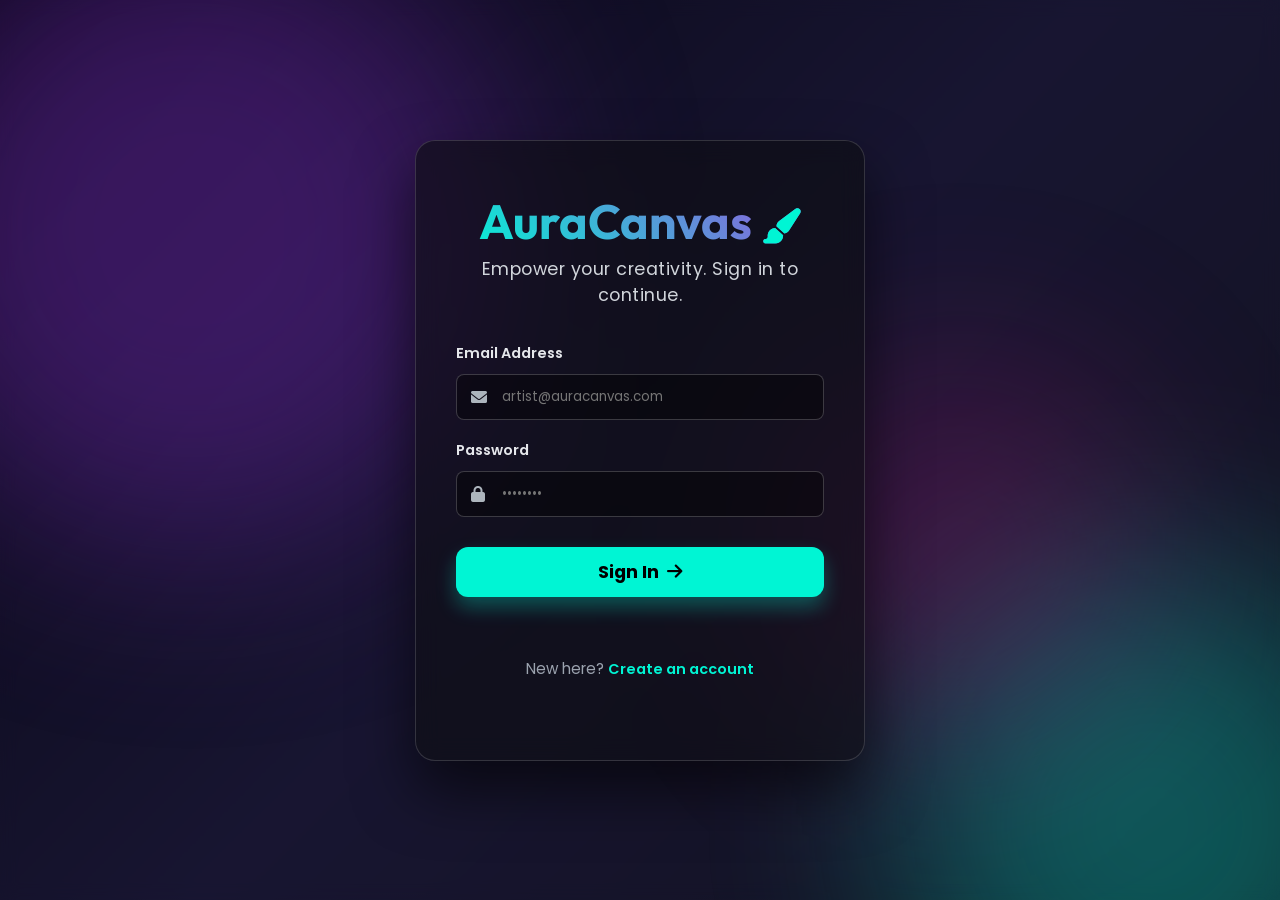
==== index.html @ cf7ec60e "Initial commit" ====
<!DOCTYPE html>
<html lang="en">
<head>
    <meta charset="UTF-8">
    <meta name="viewport" content="width=device-width, initial-scale=1.0">
    <title>AuraCanvas - Login & Register</title>
    <link rel="stylesheet" href="style.css">
    <link href="https://cdnjs.cloudflare.com/ajax/libs/font-awesome/6.0.0/css/all.min.css" rel="stylesheet">
</head>
<body>

<div class="auth-wrapper" style="background: url('https://images.unsplash.com/photo-1618005182384-a83a8bd57fbe?q=80&w=2564&auto=format&fit=crop') no-repeat center center/cover;">
    <!-- Dark transparent overlay with blur -->
    <div style="position: absolute; top: 0; left: 0; width: 100%; height: 100%; background: rgba(0, 0, 0, 0.5); backdrop-filter: blur(8px); z-index: 1;"></div>
    
    <!-- Floating Gradient Orbs -->
    <div class="auth-bg-anim" style="background: var(--primary); top: -10%; left: -10%; width: 50vw; height: 50vw; animation-duration: 25s; opacity: 0.4; z-index: 2;"></div>
    <div class="auth-bg-anim" style="background: var(--accent); bottom: -20%; right: -10%; width: 40vw; height: 40vw; animation-duration: 18s; animation-direction: alternate-reverse; opacity: 0.3; z-index: 2;"></div>
    <div class="auth-bg-anim" style="background: #e020a1; top: 40%; left: 60%; width: 30vw; height: 30vw; animation-duration: 22s; opacity: 0.2; z-index: 2;"></div>

    <div class="auth-box glass" style="position: relative; z-index: 10; padding: 50px 40px; border-radius: 20px; box-shadow: 0 30px 60px rgba(0,0,0,0.6); border: 1px solid rgba(255,255,255,0.15); background: rgba(15, 15, 20, 0.65); max-width: 450px;">
        <h1 style="font-size: 3rem; margin-bottom: 5px; background: linear-gradient(45deg, var(--accent), var(--primary-hover)); -webkit-background-clip: text; -webkit-text-fill-color: transparent;">AuraCanvas <i class="fas fa-paint-brush" style="font-size: 2.2rem; color: var(--accent); -webkit-text-fill-color: var(--accent);"></i></h1>
        <p id="authSubtitle" style="font-size: 1.1rem; color: #d1d5db; margin-bottom: 35px; letter-spacing: 0.5px;">Empower your creativity. Sign in to continue.</p>

        <div id="loginForm">
            <div class="input-group">
                <label style="font-weight: 600; font-size: 0.9rem; color: #e5e7eb; margin-bottom: 10px;">Email Address</label>
                <div style="position: relative;">
                    <i class="fas fa-envelope" style="position: absolute; left: 15px; top: 50%; transform: translateY(-50%); color: var(--text-muted);"></i>
                    <input type="email" id="loginEmail" class="input-field" placeholder="artist@auracanvas.com" style="padding-left: 45px; background: rgba(0,0,0,0.4); border-color: rgba(255,255,255,0.2);">
                </div>
            </div>
            <div class="input-group">
                <label style="font-weight: 600; font-size: 0.9rem; color: #e5e7eb; margin-bottom: 10px;">Password</label>
                <div style="position: relative;">
                    <i class="fas fa-lock" style="position: absolute; left: 15px; top: 50%; transform: translateY(-50%); color: var(--text-muted);"></i>
                    <input type="password" id="loginPassword" class="input-field" placeholder="••••••••" style="padding-left: 45px; background: rgba(0,0,0,0.4); border-color: rgba(255,255,255,0.2);">
                </div>
            </div>
            <button class="btn btn-accent" style="width: 100%; justify-content: center; font-size: 1.1rem; padding: 12px; margin-top: 10px; border-radius: 12px; font-weight: 700; box-shadow: 0 10px 20px rgba(0, 245, 212, 0.3);" onclick="handleLogin()">Sign In <i class="fas fa-arrow-right"></i></button>
            <p class="error-msg" id="loginError" style="font-weight: 600;"></p>
            <p style="margin-top: 15px; color: #9ca3af; font-size: 0.95rem;">New here? <span class="toggle-link" onclick="toggleAuth('register')" style="color: var(--accent); font-weight: 600; text-decoration: none; cursor: pointer;">Create an account</span></p>
        </div>

        <div id="registerForm" style="display: none;">
            <div class="input-group">
                <label style="font-weight: 600; font-size: 0.9rem; color: #e5e7eb; margin-bottom: 10px;">Username</label>
                <div style="position: relative;">
                    <i class="fas fa-user" style="position: absolute; left: 15px; top: 50%; transform: translateY(-50%); color: var(--text-muted);"></i>
                    <input type="text" id="regUsername" class="input-field" placeholder="CreativeHero" style="padding-left: 45px; background: rgba(0,0,0,0.4); border-color: rgba(255,255,255,0.2);">
                </div>
            </div>
            <div class="input-group">
                <label style="font-weight: 600; font-size: 0.9rem; color: #e5e7eb; margin-bottom: 10px;">Email Address</label>
                <div style="position: relative;">
                    <i class="fas fa-envelope" style="position: absolute; left: 15px; top: 50%; transform: translateY(-50%); color: var(--text-muted);"></i>
                    <input type="email" id="regEmail" class="input-field" placeholder="artist@auracanvas.com" style="padding-left: 45px; background: rgba(0,0,0,0.4); border-color: rgba(255,255,255,0.2);">
                </div>
            </div>
            <div class="input-group">
                <label style="font-weight: 600; font-size: 0.9rem; color: #e5e7eb; margin-bottom: 10px;">Password</label>
                <div style="position: relative;">
                    <i class="fas fa-lock" style="position: absolute; left: 15px; top: 50%; transform: translateY(-50%); color: var(--text-muted);"></i>
                    <input type="password" id="regPassword" class="input-field" placeholder="••••••••" style="padding-left: 45px; background: rgba(0,0,0,0.4); border-color: rgba(255,255,255,0.2);">
                </div>
            </div>
            <button class="btn btn-accent" style="width: 100%; justify-content: center; font-size: 1.1rem; padding: 12px; margin-top: 10px; border-radius: 12px; font-weight: 700; box-shadow: 0 10px 20px rgba(0, 245, 212, 0.3);" onclick="handleRegister()">Sign Up <i class="fas fa-check"></i></button>
            <p class="error-msg" id="regError" style="font-weight: 600;"></p>
            <p style="margin-top: 15px; color: #9ca3af; font-size: 0.95rem;">Already have an account? <span class="toggle-link" onclick="toggleAuth('login')" style="color: var(--accent); font-weight: 600; text-decoration: none; cursor: pointer;">Sign in</span></p>
        </div>
    </div>
</div>

<script src="script.js"></script>
</body>
</html>
---- style.css ----
@import url('https://fonts.googleapis.com/css2?family=Poppins:wght@300;400;600&family=Outfit:wght@400;600;800&display=swap');

:root {
    --bg-dark: #12121a;
    --bg-panel: rgba(255, 255, 255, 0.05);
    --bg-glass: rgba(20, 20, 25, 0.7);
    --border-glass: rgba(255, 255, 255, 0.1);
    --primary: #7b2cbf;
    --primary-hover: #9d4edd;
    --accent: #00f5d4;
    --text-main: #f8f9fa;
    --text-muted: #adb5bd;
    --danger: #ff006e;
    --font-sans: 'Poppins', sans-serif;
    --font-heading: 'Outfit', sans-serif;
}

* {
    box-sizing: border-box;
    margin: 0;
    padding: 0;
}

body {
    font-family: var(--font-sans);
    background: linear-gradient(135deg, #0f0c29, #302b63, #24243e);
    color: var(--text-main);
    min-height: 100vh;
    overflow-x: hidden;
}

/* Glassmorphism Utilities */
.glass {
    background: var(--bg-glass);
    backdrop-filter: blur(12px);
    -webkit-backdrop-filter: blur(12px);
    border: 1px solid var(--border-glass);
    border-radius: 16px;
    box-shadow: 0 8px 32px rgba(0, 0, 0, 0.3);
}

/* Scrollbar */
::-webkit-scrollbar { width: 8px; height: 8px; }
::-webkit-scrollbar-track { background: transparent; }
::-webkit-scrollbar-thumb { background: var(--primary); border-radius: 4px; }

/* Buttons */
.btn {
    font-family: var(--font-sans);
    padding: 10px 20px;
    border: none;
    border-radius: 8px;
    background: var(--primary);
    color: white;
    font-weight: 600;
    cursor: pointer;
    transition: all 0.3s ease;
    display: inline-flex;
    align-items: center;
    gap: 8px;
}
.btn:hover {
    background: var(--primary-hover);
    transform: translateY(-2px);
    box-shadow: 0 4px 15px rgba(123, 44, 191, 0.4);
}
.btn-accent { background: var(--accent); color: #000; }
.btn-accent:hover { background: #00bbf9; box-shadow: 0 4px 15px rgba(0, 245, 212, 0.4); }
.btn-icon { padding: 8px; border-radius: 8px; background: transparent; color: var(--text-main); border: 1px solid var(--border-glass); cursor: pointer; transition: 0.2s;}
.btn-icon:hover, .btn-icon.active { background: var(--primary); border-color: var(--primary); }

/* Inputs */
.input-field {
    width: 100%;
    padding: 12px 16px;
    background: rgba(0,0,0,0.2);
    border: 1px solid var(--border-glass);
    border-radius: 8px;
    color: white;
    font-family: var(--font-sans);
    transition: border-color 0.3s;
}
.input-field:focus {
    outline: none;
    border-color: var(--accent);
}

/* --- AUTH PAGE --- */
.auth-wrapper {
    display: flex;
    justify-content: center;
    align-items: center;
    height: 100vh;
    position: relative;
    overflow: hidden;
}
.auth-bg-anim {
    position: absolute; width: 400px; height: 400px; background: var(--primary);
    filter: blur(100px); border-radius: 50%; opacity: 0.5; animation: float 10s infinite alternate;
}
@keyframes float { 0% { transform: translate(-100px, -100px); } 100% { transform: translate(100px, 100px); } }

.auth-box {
    width: 100%; maxWidth: 400px; padding: 40px; text-align: center; position: relative; z-index: 10;
}
.auth-box h1 { font-family: var(--font-heading); font-size: 2.5rem; margin-bottom: 5px; color: var(--accent); }
.auth-box p { color: var(--text-muted); margin-bottom: 30px; }
.auth-box .input-group { margin-bottom: 20px; text-align: left; }
.auth-box label { display: block; font-size: 0.85rem; margin-bottom: 8px; color: var(--text-muted); }
.auth-box .toggle-link { color: var(--accent); cursor: pointer; text-decoration: underline; font-size: 0.9rem; }
.error-msg { color: var(--danger); font-size: 0.85rem; min-height: 20px; margin-top: 10px; }

/* --- HOME DASHBOARD --- */
.topbar {
    display: flex; justify-content: space-between; align-items: center;
    padding: 15px 40px; border-bottom: 1px solid var(--border-glass); background: rgba(0,0,0,0.3);
}
.brand { font-family: var(--font-heading); font-size: 1.5rem; font-weight: 800; color: var(--accent); letter-spacing: 1px; }

.dashboard-content { padding: 40px; max-width: 1200px; margin: 0 auto; }
.hero-section { text-align: center; margin-bottom: 50px; }
.hero-section h2 { font-family: var(--font-heading); font-size: 3rem; margin-bottom: 10px; background: -webkit-linear-gradient(45deg, var(--accent), var(--primary)); -webkit-background-clip: text; -webkit-text-fill-color: transparent;}

.section-title { font-size: 1.2rem; font-weight: 600; margin-bottom: 20px; display: flex; align-items: center; gap: 10px; border-bottom: 1px solid var(--border-glass); padding-bottom: 10px;}

.grid-layout { display: grid; grid-template-columns: repeat(auto-fill, minmax(220px, 1fr)); gap: 20px; }
.project-card { cursor: pointer; transition: transform 0.3s, box-shadow 0.3s; padding: 15px; position: relative; overflow: hidden; }
.project-card:hover { transform: translateY(-5px); box-shadow: 0 10px 25px rgba(0,0,0,0.5); border-color: var(--accent); }
.project-thumb { width: 100%; height: 140px; background: #222; border-radius: 8px; margin-bottom: 15px; object-fit: cover; }
.project-card h3 { font-size: 1.1rem; margin-bottom: 5px; }
.project-card p { font-size: 0.8rem; color: var(--text-muted); }

/* --- EDITOR LAYOUT --- */
.editor-layout { display: grid; grid-template-columns: 70px 1fr 250px; height: calc(100vh - 65px); }
.toolbar-left { padding: 15px 10px; display: flex; flex-direction: column; gap: 15px; border-right: 1px solid var(--border-glass); background: rgba(0,0,0,0.2); align-items: center; overflow-y: auto;}
.workspace { display: flex; flex-direction: column; position: relative; overflow: hidden; justify-content: center; align-items: center; background: #08080c; }
.toolbar-right { padding: 20px; border-left: 1px solid var(--border-glass); background: rgba(0,0,0,0.2); overflow-y: auto; }

/* Canvas Container */
.canvas-wrapper {
    position: relative;
    box-shadow: 0 20px 50px rgba(0,0,0,0.5);
    background: white; /* Important for MS Paint vibe */
}
#mainCanvas { display: block; }
#overlayContainer { position: absolute; top: 0; left: 0; width: 100%; height: 100%; pointer-events: none; overflow: hidden; }

/* Advanced UI Controls in Editor */
.control-group { margin-bottom: 25px; }
.control-group label { display: block; font-size: 0.85rem; color: var(--text-muted); margin-bottom: 10px; text-transform: uppercase; letter-spacing: 1px; }
.tools-grid { display: grid; grid-template-columns: 1fr 1fr; gap: 10px; }

input[type="color"] {
    -webkit-appearance: none; border: none; width: 100%; height: 40px; border-radius: 8px; cursor: pointer; padding: 0; background: transparent;
}
input[type="color"]::-webkit-color-swatch-wrapper { padding: 0; }
input[type="color"]::-webkit-color-swatch { border: 2px solid var(--border-glass); border-radius: 8px; }

input[type="range"] {
    width: 100%; accent-color: var(--accent);
}

/* Hybrid Animatable Elements */
.anim-overlay {
    position: absolute;
    pointer-events: auto;
    user-select: none;
    cursor: move;
    color: #000;
}
.anim-spin { animation: spin 3s linear infinite; }
.anim-bounce { animation: bounce 1s infinite alternate; }
.anim-pulse { animation: pulse 1s infinite alternate; }
@keyframes spin { 100% { transform: rotate(360deg); } }
@keyframes bounce { 0% { transform: translateY(0); } 100% { transform: translateY(-20px); } }
@keyframes pulse { 0% { transform: scale(1); } 100% { transform: scale(1.1); } }

/* Context Menu / Options */
.action-bar { display: flex; justify-content: center; gap: 10px; padding: 10px; background: rgba(0,0,0,0.5); border-bottom: 1px solid var(--border-glass); width: 100%; }
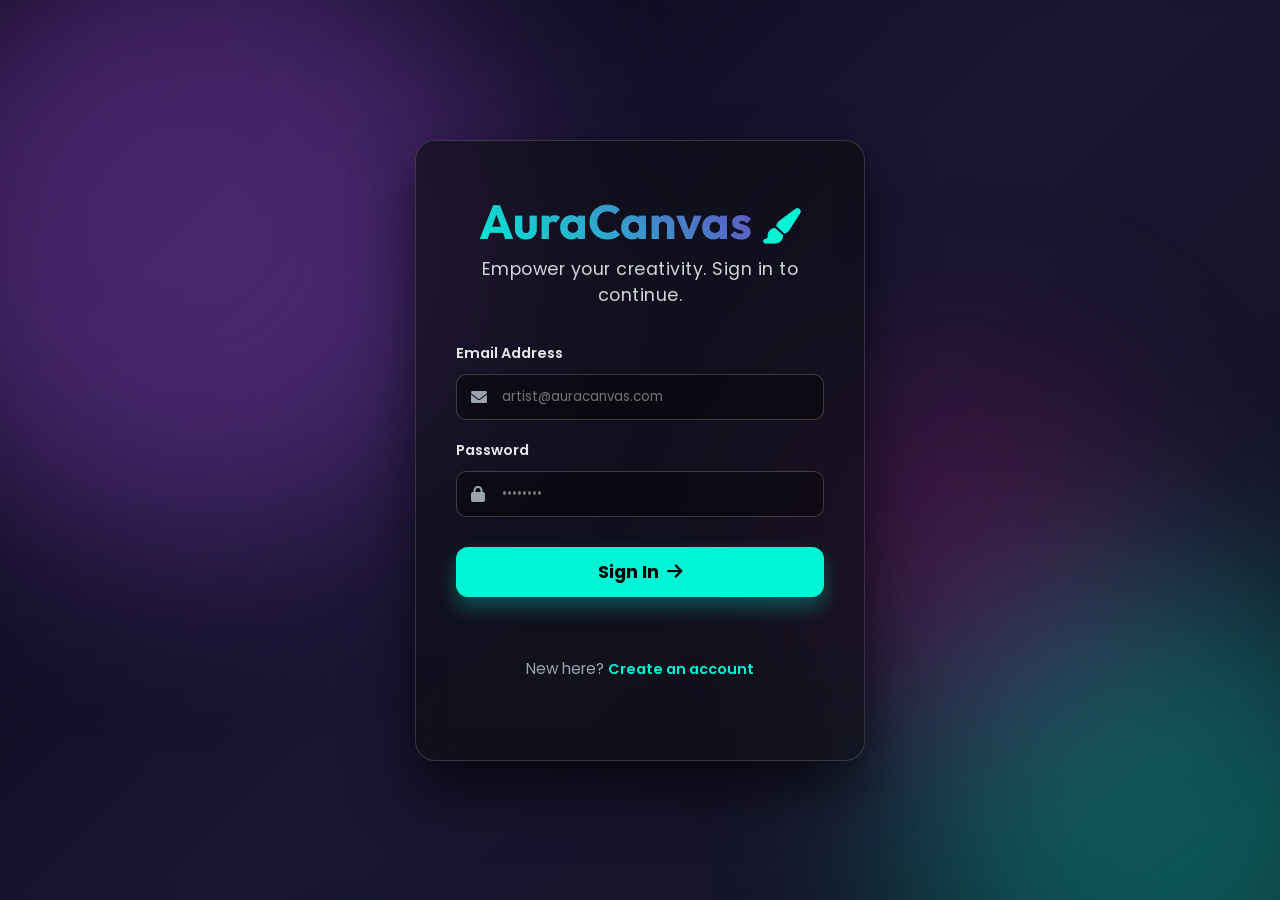
==== commit 526a7b6c: "feat: implement persistent light/dark theme support and refine UI styling across dashboard and auth " ====
--- a/index.html
+++ b/index.html
@@ -6,6 +6,7 @@
     <title>AuraCanvas - Login & Register</title>
     <link rel="stylesheet" href="style.css">
     <link href="https://cdnjs.cloudflare.com/ajax/libs/font-awesome/6.0.0/css/all.min.css" rel="stylesheet">
+    <script>if(localStorage.getItem('aura_theme') === 'light'){document.documentElement.setAttribute('data-theme', 'light');}</script>
 </head>
 <body>
 
@@ -19,7 +20,7 @@
     <div class="auth-bg-anim" style="background: #e020a1; top: 40%; left: 60%; width: 30vw; height: 30vw; animation-duration: 22s; opacity: 0.2; z-index: 2;"></div>
 
     <div class="auth-box glass" style="position: relative; z-index: 10; padding: 50px 40px; border-radius: 20px; box-shadow: 0 30px 60px rgba(0,0,0,0.6); border: 1px solid rgba(255,255,255,0.15); background: rgba(15, 15, 20, 0.65); max-width: 450px;">
-        <h1 style="font-size: 3rem; margin-bottom: 5px; background: linear-gradient(45deg, var(--accent), var(--primary-hover)); -webkit-background-clip: text; -webkit-text-fill-color: transparent;">AuraCanvas <i class="fas fa-paint-brush" style="font-size: 2.2rem; color: var(--accent); -webkit-text-fill-color: var(--accent);"></i></h1>
+        <h1 style="font-size: 3rem; margin-bottom: 5px; background: linear-gradient(45deg, var(--accent), var(--primary-hover)); -webkit-background-clip: text; background-clip: text; -webkit-text-fill-color: transparent;">AuraCanvas <i class="fas fa-paint-brush" style="font-size: 2.2rem; color: var(--accent); -webkit-text-fill-color: var(--accent);"></i></h1>
         <p id="authSubtitle" style="font-size: 1.1rem; color: #d1d5db; margin-bottom: 35px; letter-spacing: 0.5px;">Empower your creativity. Sign in to continue.</p>
 
         <div id="loginForm">
--- a/style.css
+++ b/style.css
@@ -1,18 +1,36 @@
 @import url('https://fonts.googleapis.com/css2?family=Poppins:wght@300;400;600&family=Outfit:wght@400;600;800&display=swap');
 
 :root {
-    --bg-dark: #12121a;
+    --bg-dark: #0f1015;
     --bg-panel: rgba(255, 255, 255, 0.05);
-    --bg-glass: rgba(20, 20, 25, 0.7);
-    --border-glass: rgba(255, 255, 255, 0.1);
-    --primary: #7b2cbf;
-    --primary-hover: #9d4edd;
+    --bg-glass: rgba(15, 16, 21, 0.75);
+    --border-glass: rgba(255, 255, 255, 0.08);
+    --primary: #9d4edd;
+    --primary-hover: #7b2cbf;
     --accent: #00f5d4;
+    --accent-glow: rgba(0, 245, 212, 0.4);
     --text-main: #f8f9fa;
-    --text-muted: #adb5bd;
+    --text-muted: #9ca3af;
     --danger: #ff006e;
     --font-sans: 'Poppins', sans-serif;
     --font-heading: 'Outfit', sans-serif;
+    --body-bg: linear-gradient(135deg, #0f0c29, #302b63, #24243e);
+    --canvas-bg: #ffffff;
+}
+
+:root[data-theme="light"] {
+    --bg-dark: #f9fafb;
+    --bg-panel: rgba(0, 0, 0, 0.03);
+    --bg-glass: rgba(255, 255, 255, 0.85);
+    --border-glass: rgba(0, 0, 0, 0.08);
+    --primary: #7b2cbf;
+    --primary-hover: #5a189a;
+    --accent: #00bbf9;
+    --accent-glow: rgba(0, 187, 249, 0.4);
+    --text-main: #1f2937;
+    --text-muted: #6b7280;
+    --body-bg: linear-gradient(135deg, #fdfbfb 0%, #ebedee 100%);
+    --canvas-bg: #ffffff;
 }
 
 * {
@@ -23,157 +41,260 @@
 
 body {
     font-family: var(--font-sans);
-    background: linear-gradient(135deg, #0f0c29, #302b63, #24243e);
+    background: var(--body-bg);
     color: var(--text-main);
     min-height: 100vh;
     overflow-x: hidden;
+    transition: background 0.5s ease, color 0.5s ease;
 }
 
 /* Glassmorphism Utilities */
 .glass {
     background: var(--bg-glass);
-    backdrop-filter: blur(12px);
-    -webkit-backdrop-filter: blur(12px);
+    backdrop-filter: blur(16px);
+    -webkit-backdrop-filter: blur(16px);
     border: 1px solid var(--border-glass);
     border-radius: 16px;
-    box-shadow: 0 8px 32px rgba(0, 0, 0, 0.3);
+    box-shadow: 0 8px 32px rgba(0, 0, 0, 0.15);
+    transition: background 0.3s ease, border-color 0.3s ease;
 }
 
 /* Scrollbar */
-::-webkit-scrollbar { width: 8px; height: 8px; }
+::-webkit-scrollbar { width: 6px; height: 6px; }
 ::-webkit-scrollbar-track { background: transparent; }
-::-webkit-scrollbar-thumb { background: var(--primary); border-radius: 4px; }
+::-webkit-scrollbar-thumb { background: var(--text-muted); border-radius: 4px; }
+::-webkit-scrollbar-thumb:hover { background: var(--primary); }
 
 /* Buttons */
 .btn {
     font-family: var(--font-sans);
     padding: 10px 20px;
     border: none;
-    border-radius: 8px;
+    border-radius: 10px;
     background: var(--primary);
     color: white;
     font-weight: 600;
     cursor: pointer;
-    transition: all 0.3s ease;
+    transition: all 0.3s cubic-bezier(0.25, 0.8, 0.25, 1);
     display: inline-flex;
     align-items: center;
     gap: 8px;
+    font-size: 0.9rem;
 }
 .btn:hover {
     background: var(--primary-hover);
     transform: translateY(-2px);
     box-shadow: 0 4px 15px rgba(123, 44, 191, 0.4);
 }
+.btn:active {
+    transform: translateY(0);
+}
 .btn-accent { background: var(--accent); color: #000; }
-.btn-accent:hover { background: #00bbf9; box-shadow: 0 4px 15px rgba(0, 245, 212, 0.4); }
-.btn-icon { padding: 8px; border-radius: 8px; background: transparent; color: var(--text-main); border: 1px solid var(--border-glass); cursor: pointer; transition: 0.2s;}
-.btn-icon:hover, .btn-icon.active { background: var(--primary); border-color: var(--primary); }
+.btn-accent:hover { background: #00e0c2; box-shadow: 0 4px 15px var(--accent-glow); color: #000; }
+.btn-icon { width: 40px; height: 40px; display: inline-flex; justify-content: center; align-items: center; border-radius: 10px; background: transparent; color: var(--text-main); border: 1px solid var(--border-glass); cursor: pointer; transition: 0.2s; font-size: 1.1rem;}
+.btn-icon:hover, .btn-icon.active { background: var(--primary); border-color: var(--primary); color: white; transform: scale(1.05); }
 
 /* Inputs */
 .input-field {
     width: 100%;
     padding: 12px 16px;
-    background: rgba(0,0,0,0.2);
+    background: var(--bg-panel);
     border: 1px solid var(--border-glass);
-    border-radius: 8px;
-    color: white;
+    border-radius: 10px;
+    color: var(--text-main);
     font-family: var(--font-sans);
-    transition: border-color 0.3s;
+    transition: border-color 0.3s, box-shadow 0.3s;
 }
 .input-field:focus {
     outline: none;
     border-color: var(--accent);
-}
+    box-shadow: 0 0 0 3px rgba(0, 245, 212, 0.1);
+}
+
+/* Text selections & Range */
+::selection { background: var(--primary); color: white; }
+input[type="range"] {
+    -webkit-appearance: none;
+    appearance: none;
+    width: 100%; 
+    background: transparent;
+}
+input[type="range"]::-webkit-slider-thumb {
+    -webkit-appearance: none;
+    height: 16px;
+    width: 16px;
+    border-radius: 50%;
+    background: var(--accent);
+    cursor: pointer;
+    margin-top: -6px;
+    box-shadow: 0 0 10px var(--accent-glow);
+}
+input[type="range"]::-webkit-slider-runnable-track {
+    width: 100%;
+    height: 4px;
+    cursor: pointer;
+    background: var(--border-glass);
+    border-radius: 2px;
+}
+
+input[type="color"] {
+    -webkit-appearance: none; appearance: none; border: none; width: 100%; height: 40px; border-radius: 10px; cursor: pointer; padding: 0; background: transparent; transition: transform 0.2s;
+}
+input[type="color"]:hover { transform: scale(1.02); }
+input[type="color"]::-webkit-color-swatch-wrapper { padding: 0; }
+input[type="color"]::-webkit-color-swatch { border: 2px solid var(--border-glass); border-radius: 10px; }
+
 
 /* --- AUTH PAGE --- */
 .auth-wrapper {
-    display: flex;
-    justify-content: center;
-    align-items: center;
-    height: 100vh;
-    position: relative;
-    overflow: hidden;
+    display: flex; justify-content: center; align-items: center; height: 100vh; position: relative; overflow: hidden;
+    background: url('https://images.unsplash.com/photo-1618005182384-a83a8bd57fbe?q=80&w=2564&auto=format&fit=crop') no-repeat center center/cover;
 }
 .auth-bg-anim {
-    position: absolute; width: 400px; height: 400px; background: var(--primary);
-    filter: blur(100px); border-radius: 50%; opacity: 0.5; animation: float 10s infinite alternate;
+    position: absolute; border-radius: 50%; animation: float 10s infinite alternate; filter: blur(100px);
 }
 @keyframes float { 0% { transform: translate(-100px, -100px); } 100% { transform: translate(100px, 100px); } }
 
-.auth-box {
-    width: 100%; maxWidth: 400px; padding: 40px; text-align: center; position: relative; z-index: 10;
-}
+.auth-box { width: 100%; max-width: 450px; padding: 40px; text-align: center; position: relative; z-index: 10; margin: 20px;}
 .auth-box h1 { font-family: var(--font-heading); font-size: 2.5rem; margin-bottom: 5px; color: var(--accent); }
 .auth-box p { color: var(--text-muted); margin-bottom: 30px; }
-.auth-box .input-group { margin-bottom: 20px; text-align: left; }
-.auth-box label { display: block; font-size: 0.85rem; margin-bottom: 8px; color: var(--text-muted); }
-.auth-box .toggle-link { color: var(--accent); cursor: pointer; text-decoration: underline; font-size: 0.9rem; }
-.error-msg { color: var(--danger); font-size: 0.85rem; min-height: 20px; margin-top: 10px; }
+.auth-box .input-group { margin-bottom: 20px; text-align: left; position: relative;}
+.auth-box label { display: block; font-size: 0.85rem; margin-bottom: 8px; color: var(--text-muted); font-weight: 600;}
+.auth-box .toggle-link { color: var(--accent); cursor: pointer; text-decoration: none; font-weight: 600; font-size: 0.9rem; }
+.auth-box .toggle-link:hover { text-decoration: underline; }
+.error-msg { color: var(--danger); font-size: 0.85rem; min-height: 20px; margin-top: 10px; font-weight: 600;}
 
 /* --- HOME DASHBOARD --- */
 .topbar {
     display: flex; justify-content: space-between; align-items: center;
-    padding: 15px 40px; border-bottom: 1px solid var(--border-glass); background: rgba(0,0,0,0.3);
-}
-.brand { font-family: var(--font-heading); font-size: 1.5rem; font-weight: 800; color: var(--accent); letter-spacing: 1px; }
-
-.dashboard-content { padding: 40px; max-width: 1200px; margin: 0 auto; }
-.hero-section { text-align: center; margin-bottom: 50px; }
-.hero-section h2 { font-family: var(--font-heading); font-size: 3rem; margin-bottom: 10px; background: -webkit-linear-gradient(45deg, var(--accent), var(--primary)); -webkit-background-clip: text; -webkit-text-fill-color: transparent;}
-
-.section-title { font-size: 1.2rem; font-weight: 600; margin-bottom: 20px; display: flex; align-items: center; gap: 10px; border-bottom: 1px solid var(--border-glass); padding-bottom: 10px;}
-
-.grid-layout { display: grid; grid-template-columns: repeat(auto-fill, minmax(220px, 1fr)); gap: 20px; }
-.project-card { cursor: pointer; transition: transform 0.3s, box-shadow 0.3s; padding: 15px; position: relative; overflow: hidden; }
-.project-card:hover { transform: translateY(-5px); box-shadow: 0 10px 25px rgba(0,0,0,0.5); border-color: var(--accent); }
-.project-thumb { width: 100%; height: 140px; background: #222; border-radius: 8px; margin-bottom: 15px; object-fit: cover; }
-.project-card h3 { font-size: 1.1rem; margin-bottom: 5px; }
-.project-card p { font-size: 0.8rem; color: var(--text-muted); }
+    padding: 15px 30px; border-bottom: 1px solid var(--border-glass); background: var(--bg-glass);
+    backdrop-filter: blur(16px); position: sticky; top: 0; z-index: 100;
+}
+.brand { font-family: var(--font-heading); font-size: 1.5rem; font-weight: 800; color: var(--accent); letter-spacing: 1px; display: flex; align-items: center; gap: 8px;}
+
+.dashboard-content { padding: 40px 20px; max-width: 1200px; margin: 0 auto; }
+.hero-section { text-align: center; margin-bottom: 60px; padding: 40px 20px; background: var(--bg-glass); border-radius: 20px; border: 1px solid var(--border-glass); box-shadow: 0 10px 30px rgba(0,0,0,0.1);}
+.hero-section h2 { font-family: var(--font-heading); font-size: 3rem; margin-bottom: 15px; background: -webkit-linear-gradient(45deg, var(--accent), var(--primary)); -webkit-background-clip: text; background-clip: text; -webkit-text-fill-color: transparent;}
+
+.section-title { font-size: 1.3rem; font-family: var(--font-heading); font-weight: 700; margin-bottom: 25px; display: flex; align-items: center; gap: 10px; border-bottom: 2px solid var(--border-glass); padding-bottom: 10px; color: var(--text-main);}
+
+.grid-layout { display: grid; grid-template-columns: repeat(auto-fill, minmax(240px, 1fr)); gap: 25px; }
+.project-card { cursor: pointer; transition: transform 0.3s, box-shadow 0.3s; padding: 15px; position: relative; overflow: hidden; background: var(--bg-glass); border: 1px solid var(--border-glass); border-radius: 15px;}
+.project-card:hover { transform: translateY(-5px); box-shadow: 0 15px 30px rgba(0,0,0,0.2); border-color: var(--accent); }
+.project-thumb { width: 100%; height: 150px; background: #eaecf0; border-radius: 10px; margin-bottom: 15px; object-fit: cover; }
+.project-card h3 { font-size: 1.1rem; margin-bottom: 5px; font-weight: 600; color: var(--text-main);}
+.project-card p { font-size: 0.85rem; color: var(--text-muted); }
 
 /* --- EDITOR LAYOUT --- */
-.editor-layout { display: grid; grid-template-columns: 70px 1fr 250px; height: calc(100vh - 65px); }
-.toolbar-left { padding: 15px 10px; display: flex; flex-direction: column; gap: 15px; border-right: 1px solid var(--border-glass); background: rgba(0,0,0,0.2); align-items: center; overflow-y: auto;}
-.workspace { display: flex; flex-direction: column; position: relative; overflow: hidden; justify-content: center; align-items: center; background: #08080c; }
-.toolbar-right { padding: 20px; border-left: 1px solid var(--border-glass); background: rgba(0,0,0,0.2); overflow-y: auto; }
+.editor-layout { display: grid; grid-template-columns: 80px 1fr 300px; height: calc(100vh - 65px); gap: 1px; background: var(--border-glass);}
+.toolbar-left, .toolbar-right { background: var(--bg-glass); z-index: 10; padding: 20px 15px; overflow-y: auto; }
+.toolbar-left { display: flex; flex-direction: column; gap: 12px; align-items: center;}
+.toolbar-right { padding: 25px 20px; }
+.workspace { display: flex; flex-direction: column; position: relative; overflow: auto; justify-content: flex-start; align-items: center; background: var(--body-bg); padding-top: 40px;}
+
+.action-bar { border-bottom: none; border-radius: 0; box-shadow: 0 4px 20px rgba(0,0,0,0.1); }
 
 /* Canvas Container */
 .canvas-wrapper {
     position: relative;
-    box-shadow: 0 20px 50px rgba(0,0,0,0.5);
-    background: white; /* Important for MS Paint vibe */
-}
-#mainCanvas { display: block; }
-#overlayContainer { position: absolute; top: 0; left: 0; width: 100%; height: 100%; pointer-events: none; overflow: hidden; }
-
-/* Advanced UI Controls in Editor */
-.control-group { margin-bottom: 25px; }
-.control-group label { display: block; font-size: 0.85rem; color: var(--text-muted); margin-bottom: 10px; text-transform: uppercase; letter-spacing: 1px; }
-.tools-grid { display: grid; grid-template-columns: 1fr 1fr; gap: 10px; }
-
-input[type="color"] {
-    -webkit-appearance: none; border: none; width: 100%; height: 40px; border-radius: 8px; cursor: pointer; padding: 0; background: transparent;
-}
-input[type="color"]::-webkit-color-swatch-wrapper { padding: 0; }
-input[type="color"]::-webkit-color-swatch { border: 2px solid var(--border-glass); border-radius: 8px; }
-
-input[type="range"] {
-    width: 100%; accent-color: var(--accent);
-}
-
-/* Hybrid Animatable Elements */
+    box-shadow: 0 20px 50px rgba(0,0,0,0.3);
+    background: var(--canvas-bg);
+    border-radius: 8px; /* Slight rounding for aesthetics */
+    overflow: hidden;
+}
+
+/* Control Groups */
+.control-group { margin-bottom: 25px; background: var(--bg-panel); padding: 15px; border-radius: 12px; border: 1px solid var(--border-glass); }
+.control-group label { display: flex; justify-content: space-between; font-size: 0.8rem; color: var(--text-muted); margin-bottom: 12px; text-transform: uppercase; letter-spacing: 1px; font-weight: 600;}
+
+/* Moveable and Animatable Elements */
 .anim-overlay {
     position: absolute;
+    user-select: none;
+    cursor: grab;
+    transform-origin: center center;
     pointer-events: auto;
-    user-select: none;
-    cursor: move;
-    color: #000;
+}
+.anim-overlay:active {
+    cursor: grabbing;
+}
+.anim-overlay img {
+    pointer-events: none; /* Let the container handle the drag/events */
+    width: 100%;
+    height: 100%;
+    object-fit: contain;
 }
 .anim-spin { animation: spin 3s linear infinite; }
 .anim-bounce { animation: bounce 1s infinite alternate; }
 .anim-pulse { animation: pulse 1s infinite alternate; }
 @keyframes spin { 100% { transform: rotate(360deg); } }
-@keyframes bounce { 0% { transform: translateY(0); } 100% { transform: translateY(-20px); } }
-@keyframes pulse { 0% { transform: scale(1); } 100% { transform: scale(1.1); } }
-
-/* Context Menu / Options */
-.action-bar { display: flex; justify-content: center; gap: 10px; padding: 10px; background: rgba(0,0,0,0.5); border-bottom: 1px solid var(--border-glass); width: 100%; }+@keyframes bounce { 0% { transform: translateY(-10px); } 100% { transform: translateY(10px); } }
+@keyframes pulse { 0% { transform: scale(0.9); } 100% { transform: scale(1.1); } }
+
+/* Selection Outline */
+.anim-overlay.selected-element {
+    outline: 2px dashed var(--accent);
+    outline-offset: 4px;
+}
+
+/* Elite Toggle Switch for Theme */
+.theme-switch-wrapper {
+  display: flex;
+  align-items: center;
+  gap: 10px;
+}
+.theme-switch {
+  display: inline-block;
+  height: 24px;
+  position: relative;
+  width: 44px;
+}
+.theme-switch input {
+  display: none;
+}
+.slider {
+  background-color: #ccc;
+  bottom: 0;
+  cursor: pointer;
+  left: 0;
+  position: absolute;
+  right: 0;
+  top: 0;
+  transition: .4s;
+  border-radius: 24px;
+}
+.slider:before {
+  background-color: #fff;
+  bottom: 4px;
+  content: "";
+  height: 16px;
+  left: 4px;
+  position: absolute;
+  transition: .4s;
+  width: 16px;
+  border-radius: 50%;
+}
+input:checked + .slider {
+  background-color: var(--accent);
+}
+input:checked + .slider:before {
+  transform: translateX(20px);
+}
+
+/* Image Filters Container */
+.filters-panel {
+    display: none;
+}
+.filters-panel.active {
+    display: block;
+    animation: fadeIn 0.3s;
+}
+@keyframes fadeIn { from { opacity: 0; } to { opacity: 1; } }
+
+/* Tooltip for Moveable */
+.moveable-control-box {
+    z-index: 100 !important;
+}
+.moveable-line, .moveable-control {
+    background: var(--accent) !important;
+}
